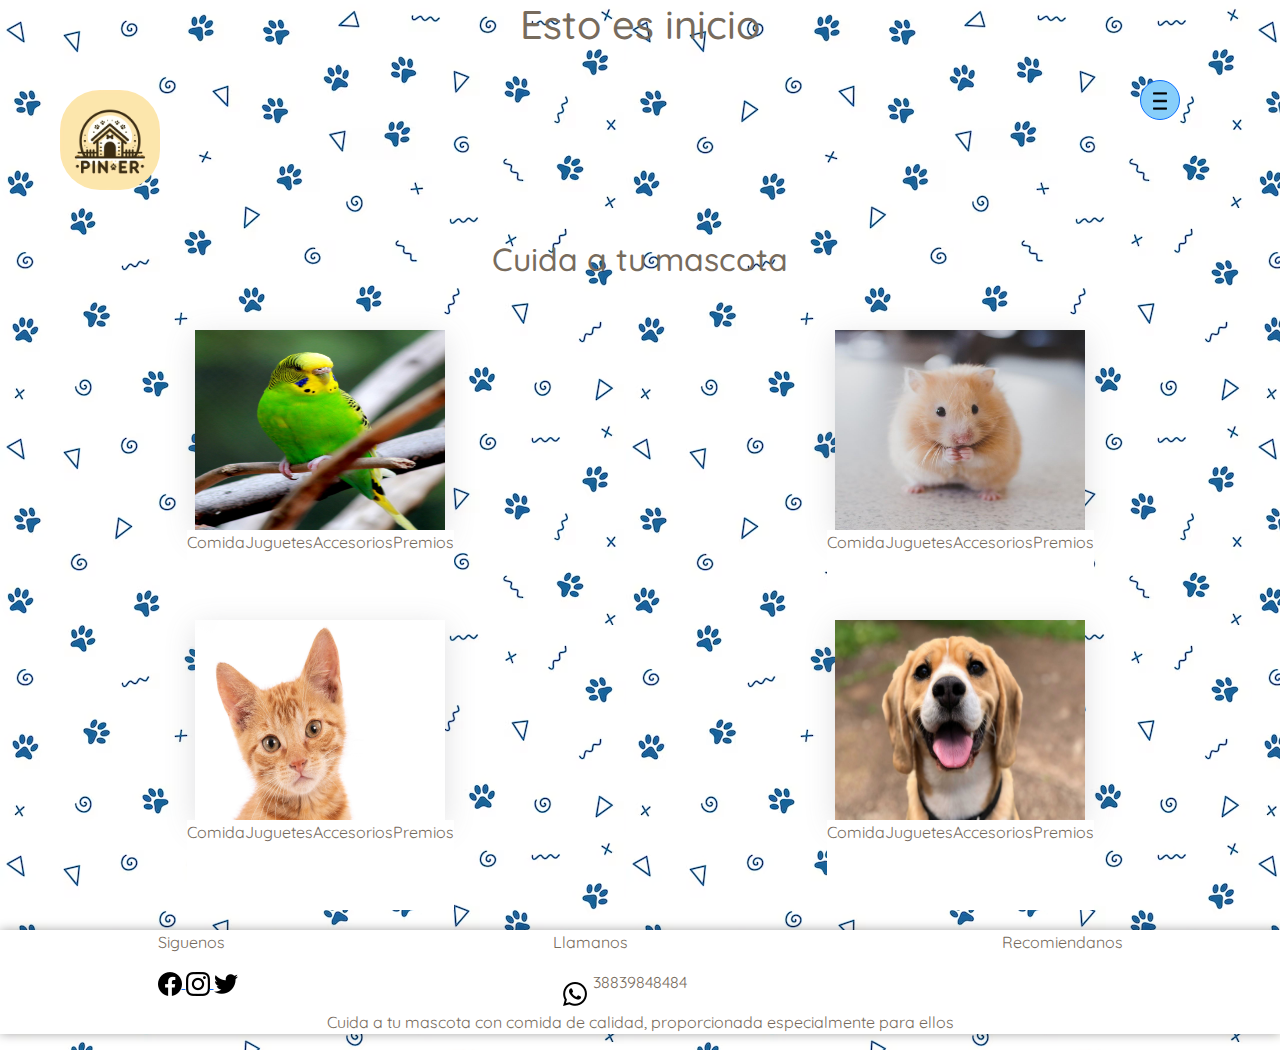
==== index.html @ c89dd7fb "subo estado inicial de mi proyecto" ====
<!DOCTYPE html>
<html lang="en">


  <head>
    <!-- Metadatos -->
    <meta charset="UTF-8" />
    <meta name="viewport" content="width=device-width, initial-scale=1.0" />
    <title>Inicio</title>
    <!-- Enlaces -->
    <link rel="preconnect" href="https://fonts.googleapis.com" />
    <link rel="preconnect" href="https://fonts.gstatic.com" crossorigin />
    <link
      href="https://fonts.googleapis.com/css2?family=Quicksand:wght@300..700&display=swap"
      rel="stylesheet"
    />
    <link rel="stylesheet" href="./css/bootstrap.css" />
    <link rel="stylesheet" href="./css/style.css" />
  </head>


  <body>

    <header class="inicio">
      <h1>Esto es inicio</h1>
    </header>

    <!-- barra de navegacion -->
    <nav>
      <div class="logoo">
        <img src="./imagenes/logo.jpg" alt="">
      </div>
      <a class="btn btn-primary" data-bs-toggle="offcanvas" href="#offcanvasExample" role="button" aria-controls="offcanvasExample">
       <img src="./imagenes/menu-hamburguesa.png" alt="">
      </a>
      
    </nav>
    
   
    
    <div class="offcanvas offcanvas-start" tabindex="-1" id="offcanvasExample" aria-labelledby="offcanvasExampleLabel">
      <div class="offcanvas-header">
        <h5 class="offcanvas-title" id="offcanvasExampleLabel">Pin-er</h5>
        <button type="button" class="btn-close" data-bs-dismiss="offcanvas" aria-label="Close"></button>
      </div>
      <div class="offcanvas-body">
        <div>
          <ul class="menu">
            <li class="hijo"><a href="index.html">inicio</a></li>
            <li class="hijo"><a href="nosotros.html">nosotros</a></li>
            <li class="hijo"><a href="criadores.html">criadores</a></li>
            <li class="hijo"><a href="contactos.html">contactanos</a></li>
          </ul>     
        </div>
        
      </div>
    </div>
    <!-- Parrafo principal -->
    <div class="mascota">
      <h2>Cuida a tu mascota</h2>
    </div>
   
    <!-- Primera imagen de mascota -->
    <main class="principal">

    <article class="borde">
      <div class="imagenMascota">
        <img src="./imagenes/Perico.jpg" alt="mascota1" />
      </div>
      <div class="textoMascota">
        <p>Comida</p>
        <p>Juguetes</p>
        <p>Accesorios</p>
        <p>Premios</p>
      </div>
    </article>

    <!-- Segunda imagen de mascota -->
    <article class="borde1">

      <div class="imagenMascota">
        <img src="./imagenes/Hamster.jpg" alt="mascota2" />
      </div>

      <div class="textoMascota">
        <p>Comida</p>
        <p>Juguetes</p>
        <p>Accesorios</p>
        <p>Premios</p>
     </div>

    </article>

    <!-- Tercera imgaen  de mascota -->

    <article class="borde2">

      <div class="imagenMascota">
        <img src="./imagenes/Gato.jpg" alt="mascota3" />
      </div>

      <div class="textoMascota">
        <p>Comida</p>
        <p>Juguetes</p>
        <p>Accesorios</p>
        <p>Premios</p>
    </article>


    <!-- Cuarta imagen de mascota -->
    <article class="borde3">

      <div class="imagenMascota">
        <img src="./imagenes/perro.jpg" alt="mascota4" />
      </div>

      <div class="textoMascota">
        <p>Comida</p>
        <p>Juguetes</p>
        <p>Accesorios</p>
        <p>Premios</p>
    </div>

   
    </article>

  </main>
<!-- Imagenes redes sociales -->
    <footer class="pieDePagina">

      <div class="infoPie">

        <div class="botones">

          <p>Siguenos</p>
          <a href="https://es-la.facebook.com/">
           <img src="./imagenes/Facebook.png" alt="">
          </a>
           <a href="https://www.instagram.com/">
            <img src="./imagenes/Instagram.png" alt="">
          </a>
          <a href="https://twitter.com/">
            <img src="./imagenes/twitter.png" alt="">
          </a>
          

        </div>

    <!-- Llamanos wpps -->
      <div>

        <p>Llamanos</p>

        <div class="wpps">

          <div class="imgwpp">
          <img src="./imagenes/whatsapp.png" alt="">
        </div>

          <p>38839848484</p>
        
      </div>

      </div>

      <!-- Recomendar  -->
      <div>
        <p>Recomiendanos</p>
      </div>
    </div>
     
    <!-- Texto final  -->
      <p class="textoFinal">Cuida a tu mascota con comida de calidad, proporcionada especialmente para ellos</p>
  
    </footer>

  </body>

  <script src="./scripts/bootstrap.js"></script>

</html>
---- css/style.css ----
/*Estilos del inicio*/

*{
    margin: 0px;
    padding: 0;
    box-sizing: border-box;
}

.inicio{
    color: #776B5D;
    display: flex;
    height: 80px;
     justify-content: center;
    
    
}

body{
    color: #776B5D;
    font-family: "Quicksand", sans-serif;
   background-image: url(../imagenes/Fondo\ huellas.png);
   
}


nav{
display: flex;
justify-content: space-between;


height: 100px;

}

.btn{
    width: 40px;
    height: 40px;
    border-radius: 30px;
   background-color: lightskyblue;
   margin-right: 100px;
}

.btn img{
    height: 100%;
    width: 100%;
}

.cabeza{
    margin-bottom: 15%;
}


.botonContacto:hover{
    color: aqua;
    background-color: black;
}

.botonContacto{
   height: 60px;
   width: 70px;
   
}

.logoo{
width: 100px;
height: 100px;
margin: 10px;
margin-left: 60px;

}
.logoo img{
 width: 100%;
 height: 100%;
 overflow: hidden;
 border-radius: 40px;

 
}




.menu{
    color: #776B5D;
    display: flex;
    flex-direction: column;

}
.menu li{
    color: #776B5D;
    margin: 5px;
    padding: 5px;
}

.menu li a{
    all: unset;
    cursor: pointer;
    font-size: 20px;
    color: blue;
    font-weight: 600;
}

.menu li a:hover{
    color: cyan;
    text-decoration: underline;
}


.hijo {
    display: flex;
    height: 10px;
  
    
}

.mascota{
    color: #776B5D;
    display: flex;
    height: 90px;
    
    justify-content: center;
    margin-top: 60px;
}

.imagenMascota{
    height: 200px;
    width: 250px;
    background-color: #EBE3D5;
    box-shadow: rgba(100, 100, 111, 0.2) 0px 7px 29px 0px;
}

.imagenMascota img {
    width: 100%;
    overflow: hidden;
    height: 100%;
}

.textoMascota{
    display: flex;
    height: 90px;
    background-color: white;
}

.principal{
    display: flex;
    width: 100%;
    flex-wrap: wrap;
    
    

}

.principal article{
    width: 50%;
    display: flex;
    align-items: center;
    flex-direction: column;

    
}

.pieDePagina{
    background-color: white;
    box-shadow: rgba(0, 0, 0, 0.35) 0px 0px 10px;
    margin-top: 20px;
    
}

.infoPie{
    display: flex;
   justify-content: space-around;
}

.botones button{
border-radius: 10px;

}

.wpps{
    display: flex;

}

.imgwpp{
    height: 20px;
    width: 20px;
    margin: 10px;

}

.textoFinal{
    text-align: center;
}

@media (width <= 800px) and (width >= 500px){
    .borde, .borde1, .borde2, .borde3{
        margin: 3px;
      
    }  
    .principal{
        justify-content: center;
    }
}

@media (width <= 500px){

    .principal{
        justify-content: center;
    }

   /*  .logoo img{
        width: 50px;
        height: 50px;
    }
 */

    .infoPie{
        flex-direction: column;
        align-items: center;
    }
    .borde, .borde1, .borde2, .borde3{
        margin: 3px;
    
    }  
     .botones button{
        
        width: 35px;
     }  
     .botones{
        margin-right: 5px;
     } 
}


/*Estilos del inicio*/

/* https://colorhunt.co/palette/f3eeeaebe3d5b0a695776b5d */ 


.grandePerro{
    height: 300px;
    width: 500px;

}
.grandePerro img{
    height: 100%;
    width: 100%;
    
   margin-left: 20px;
}


.infoNosotros{
    margin-top: 40px;
    margin-left: 20px;
}


@media (width <= 500px){
    .grandePerro{
        height: 200px;
        width: 300px;
    }
}



@media (width <= 800px) and (width >= 500px){
    .grandePerro img{
       margin-top: 40px;
      
    }
    .infoNosotros{
       margin-top: 100px;
    }
}


/*aca comienza todo sobnre criadores*/


.foto1{
    height: 300px;
    width: 300px;
    margin-left: 30px;
    
}

.foto1 img{
    height: 100%;
    width: 100%;
}


.foto2{
    height: 300px;
    width: 300px;
    margin-left: 30px;
    margin-top: 30px;
}


.foto2 img{
    height: 100%;
    width: 100%;
}


.foto3{
    height: 300px;
    width: 400px;
    margin-left: 30px;
    margin-top: 30px;
}




.foto3 img{
    height: 100%;
    width: 100%;
}


.info{
    display: flex;
    align-items: center;
}

.comidaMascota{
    margin-left: 20px;
    


}

.nav-item a:hover{
    color: aqua;
}

.nav-item{
    margin: 10px;
}

.contenedorFormulario{
    margin: 0 auto;
    background-color: white;
    height: 40vh;
    width: 80vh;
    margin-bottom: 80px;
}

.aria{
    resize:none;
}

nav{
    margin: 0px 0px 50px 0px;
}

.logoImg a img{
    border-radius: 40px;
}

@media (width <= 500px){

 .foto1 {
    height: 150px;
    width: 150px;
 }

 .foto2 {
    height: 150px;
    width: 150px;
 }
  
  
 .foto3 {
    height: 150px;
    width: 150px;
    
 }

}


@media (width <= 500px){
.contenedorFormula{
    margin: 15%;
    background-color: white;
}
 }



 @media (width <= 800px) and (width >= 500px){
    .contenedorFormula{
        margin: 15%;
    }
 }





 .contenedorPerro{
    display: flex;
    justify-content: center;
 }
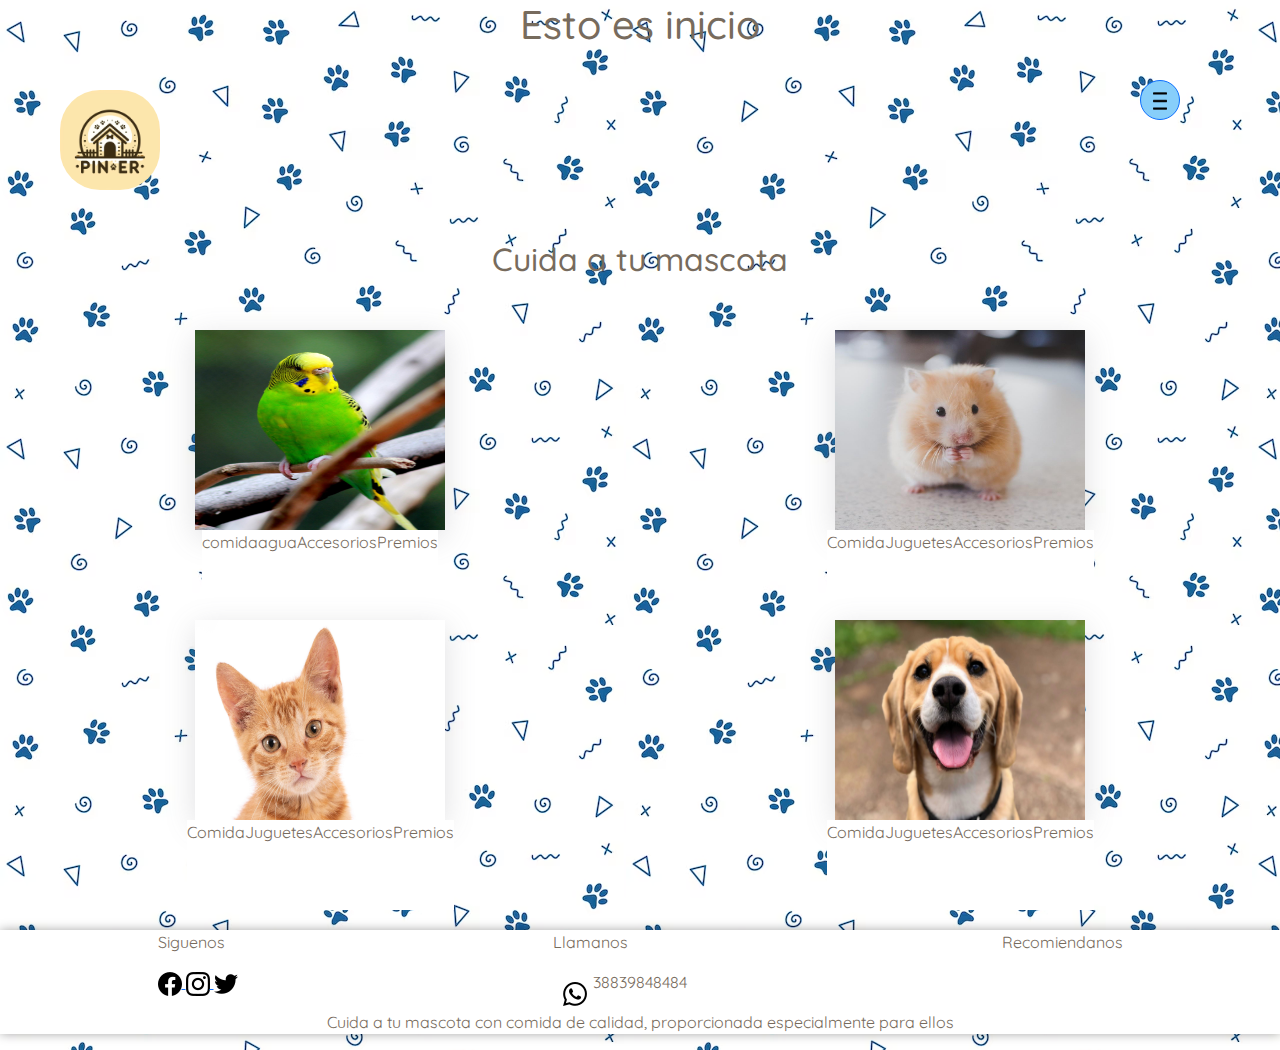
==== commit 5a335ca8: "cambios de prueba" ====
--- a/index.html
+++ b/index.html
@@ -68,8 +68,8 @@
         <img src="./imagenes/Perico.jpg" alt="mascota1" />
       </div>
       <div class="textoMascota">
-        <p>Comida</p>
-        <p>Juguetes</p>
+        <p>comida</p>
+        <p>agua</p>
         <p>Accesorios</p>
         <p>Premios</p>
       </div>
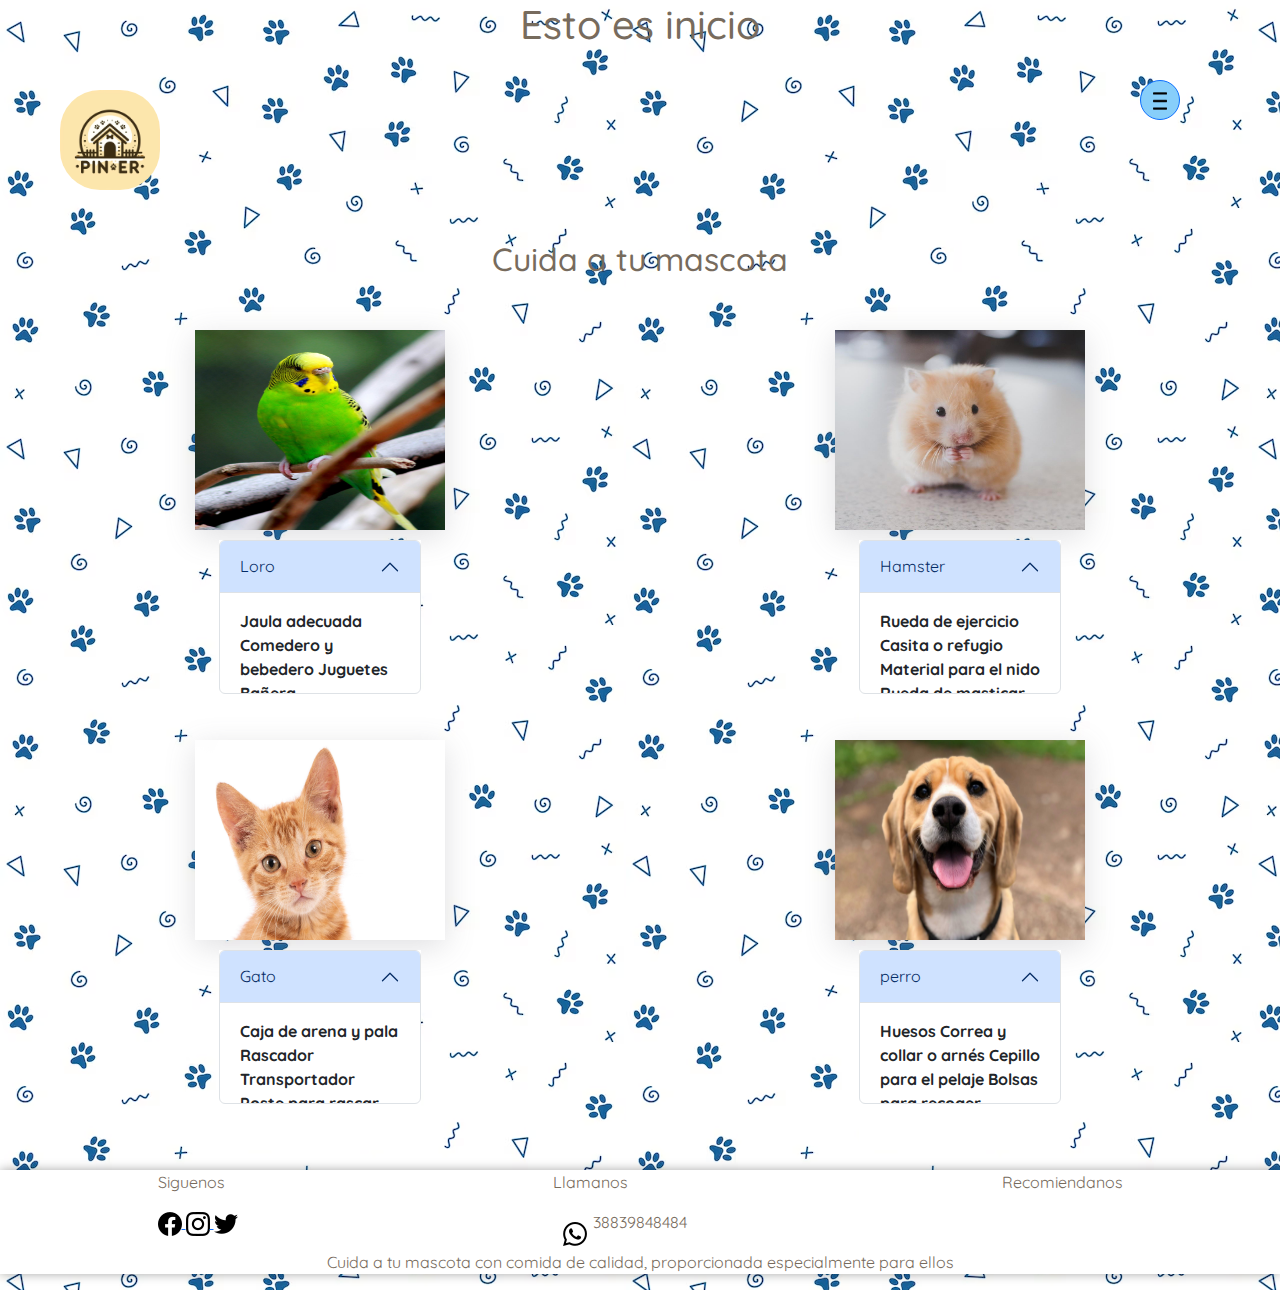
==== commit 0920c4de: "cambios" ====
--- a/index.html
+++ b/index.html
@@ -68,11 +68,33 @@
         <img src="./imagenes/Perico.jpg" alt="mascota1" />
       </div>
       <div class="textoMascota">
-        <p>comida</p>
-        <p>agua</p>
-        <p>Accesorios</p>
-        <p>Premios</p>
-      </div>
+       <!-- Jaula adecuada
+        Comedero y bebedero
+        Juguetes
+        Bañera -->
+        <div class="accordion" id="accordionExample">
+          <div class="accordion-item">
+            <h2 class="accordion-header">
+              <button class="accordion-button" type="button" data-bs-toggle="collapse" data-bs-target="#collapseOne" aria-expanded="true" aria-controls="collapseOne">
+                Loro
+              </button>
+            </h2>
+            <div id="collapseOne" class="accordion-collapse collapse show" data-bs-parent="#accordionExample">
+              <div class="accordion-body">
+                <strong>Jaula adecuada
+                  Comedero y bebedero
+                  Juguetes
+                  Bañera </strong>  
+              </div>
+            </div>
+          </div>
+          
+           
+              
+            
+          </div>
+        </div>
+      
     </article>
 
     <!-- Segunda imagen de mascota -->
@@ -83,10 +105,27 @@
       </div>
 
       <div class="textoMascota">
-        <p>Comida</p>
-        <p>Juguetes</p>
-        <p>Accesorios</p>
-        <p>Premios</p>
+       <!--  Rueda de ejercicio
+        Casita o refugio
+        Material para el nido
+        Rueda de masticar -->
+        <div class="accordion" id="accordionExample">
+          <div class="accordion-item">
+            <h2 class="accordion-header">
+              <button class="accordion-button" type="button" data-bs-toggle="collapse" data-bs-target="#collapseOne" aria-expanded="true" aria-controls="collapseOne">
+                Hamster
+              </button>
+            </h2>
+            <div id="collapseOne" class="accordion-collapse collapse show" data-bs-parent="#accordionExample">
+              <div class="accordion-body">
+                <strong>Rueda de ejercicio
+                  Casita o refugio
+                  Material para el nido
+                  Rueda de masticar </strong>  
+              </div>
+            </div>
+          </div>
+
      </div>
 
     </article>
@@ -100,10 +139,28 @@
       </div>
 
       <div class="textoMascota">
-        <p>Comida</p>
-        <p>Juguetes</p>
-        <p>Accesorios</p>
-        <p>Premios</p>
+      <!--   Caja de arena y pala
+        Rascador
+       Transportador
+        Poste para rascar -->
+
+        <div class="accordion" id="accordionExample">
+          <div class="accordion-item">
+            <h2 class="accordion-header">
+              <button class="accordion-button" type="button" data-bs-toggle="collapse" data-bs-target="#collapseOne" aria-expanded="true" aria-controls="collapseOne">
+                Gato
+              </button>
+            </h2>
+            <div id="collapseOne" class="accordion-collapse collapse show" data-bs-parent="#accordionExample">
+              <div class="accordion-body">
+                <strong>Caja de arena y pala
+                  Rascador
+                 Transportador
+                  Poste para rascar </strong>  
+              </div>
+            </div>
+          </div>
+
     </article>
 
 
@@ -115,10 +172,25 @@
       </div>
 
       <div class="textoMascota">
-        <p>Comida</p>
-        <p>Juguetes</p>
-        <p>Accesorios</p>
-        <p>Premios</p>
+       <!--  Huesos
+        Correa y collar o arnés
+        Cepillo para el pelaje
+        Bolsas para recoger desechos -->
+        <div class="accordion" id="accordionExample">
+          <div class="accordion-item">
+            <h2 class="accordion-header">
+              <button class="accordion-button" type="button" data-bs-toggle="collapse" data-bs-target="#collapseOne" aria-expanded="true" aria-controls="collapseOne">
+                perro
+              </button>
+            </h2>
+            <div id="collapseOne" class="accordion-collapse collapse show" data-bs-parent="#accordionExample">
+              <div class="accordion-body">
+                <strong>Huesos
+        Correa y collar o arnés
+        Cepillo para el pelaje
+        Bolsas para recoger desechos </strong>  
+              </div>
+            </div>
     </div>
 
    
--- a/css/style.css
+++ b/css/style.css
@@ -84,8 +84,19 @@
     color: #776B5D;
     display: flex;
     flex-direction: column;
-
-}
+ 
+     
+     
+
+}
+
+menu li:hover{
+    height: 200px; width: 200px;
+    padding: 20px;
+    background-color: cyan;
+}
+
+
 .menu li{
     color: #776B5D;
     margin: 5px;
@@ -98,6 +109,8 @@
     font-size: 20px;
     color: blue;
     font-weight: 600;
+    width: 100px; height: 100px;
+    transition: all 2s; 
 }
 
 .menu li a:hover{
@@ -127,17 +140,19 @@
     width: 250px;
     background-color: #EBE3D5;
     box-shadow: rgba(100, 100, 111, 0.2) 0px 7px 29px 0px;
+    margin-bottom: 10px;
 }
 
 .imagenMascota img {
     width: 100%;
     overflow: hidden;
     height: 100%;
+    
 }
 
 .textoMascota{
-    display: flex;
-    height: 90px;
+   
+    height: 200px;
     background-color: white;
 }
 
@@ -251,6 +266,7 @@
 
 
 .infoNosotros{
+    background-color: white;
     margin-top: 40px;
     margin-left: 20px;
 }
@@ -406,4 +422,13 @@
  .contenedorPerro{
     display: flex;
     justify-content: center;
- }+ }
+
+ .accordion-body{
+   width: 200px; ;
+   height: 100px;
+
+   
+   overflow: scroll;
+ }
+
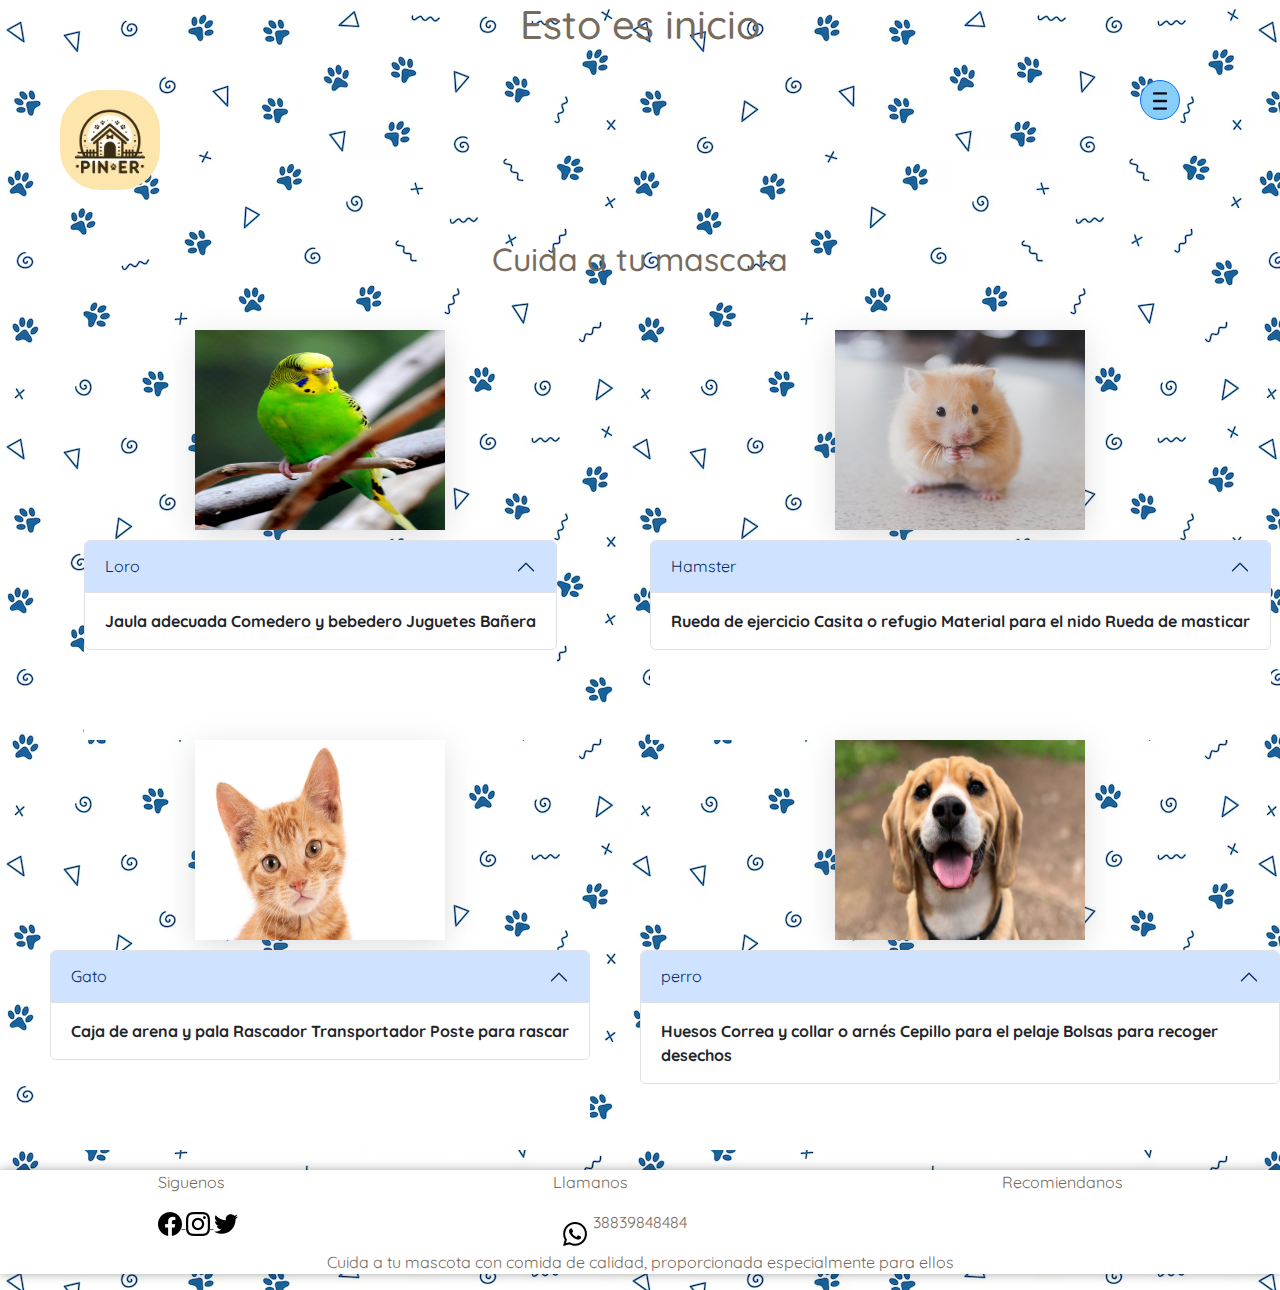
==== commit 944c7bd0: "agrego seo y op img" ====
--- a/index.html
+++ b/index.html
@@ -7,6 +7,11 @@
     <meta charset="UTF-8" />
     <meta name="viewport" content="width=device-width, initial-scale=1.0" />
     <title>Inicio</title>
+
+    <meta name="keywords" content="Alimento para mascotas, Accesorios para animales, Tienda de mascotas, Comida para perros y gatos, Juguetes para mascotas, Productos para el cuidado de mascotas, Alimento natural para animales, Collares y correas para perros, Jaulas y hábitats para animales, Snacks saludables para mascotas">
+
+
+    <meta name="description" content="Descubre en nuestro sitio web una amplia selección de accesorios y alimentos premium para todo tipo de mascotas. Desde perros y gatos hasta aves, reptiles y pequeños mamíferos, tenemos todo lo que necesitas para cuidar y consentir a tu compañero peludo. ¡Visítanos y encuentra lo mejor para el bienestar de tu mascota!">
     <!-- Enlaces -->
     <link rel="preconnect" href="https://fonts.googleapis.com" />
     <link rel="preconnect" href="https://fonts.gstatic.com" crossorigin />
@@ -28,10 +33,10 @@
     <!-- barra de navegacion -->
     <nav>
       <div class="logoo">
-        <img src="./imagenes/logo.jpg" alt="">
+        <img src="./imagenes/logo.jpg" alt="logo">
       </div>
       <a class="btn btn-primary" data-bs-toggle="offcanvas" href="#offcanvasExample" role="button" aria-controls="offcanvasExample">
-       <img src="./imagenes/menu-hamburguesa.png" alt="">
+       <img src="./imagenes/menu-hamburguesa.png" alt="menu">
       </a>
       
     </nav>
@@ -65,7 +70,7 @@
 
     <article class="borde">
       <div class="imagenMascota">
-        <img src="./imagenes/Perico.jpg" alt="mascota1" />
+        <img src="./imagenes/Perico.webp" alt="mascota1" />
       </div>
       <div class="textoMascota">
        <!-- Jaula adecuada
@@ -168,7 +173,7 @@
     <article class="borde3">
 
       <div class="imagenMascota">
-        <img src="./imagenes/perro.jpg" alt="mascota4" />
+        <img src="./imagenes/perro.webp" alt="mascota4" />
       </div>
 
       <div class="textoMascota">
@@ -206,13 +211,13 @@
 
           <p>Siguenos</p>
           <a href="https://es-la.facebook.com/">
-           <img src="./imagenes/Facebook.png" alt="">
+           <img src="./imagenes/Facebook.png" alt="facebook">
           </a>
            <a href="https://www.instagram.com/">
-            <img src="./imagenes/Instagram.png" alt="">
+            <img src="./imagenes/Instagram.png" alt="instagram">
           </a>
           <a href="https://twitter.com/">
-            <img src="./imagenes/twitter.png" alt="">
+            <img src="./imagenes/twitter.webp" alt="X">
           </a>
           
 
@@ -226,13 +231,15 @@
         <div class="wpps">
 
           <div class="imgwpp">
-          <img src="./imagenes/whatsapp.png" alt="">
+          <img src="./imagenes/whatsapp.webp" alt="whatsapp">
         </div>
 
           <p>38839848484</p>
         
       </div>
 
+      
+      <!-- esto es lo que cambiare en mi casa como prueba -->
       </div>
 
       <!-- Recomendar  -->
--- a/css/style.css
+++ b/css/style.css
@@ -1,11 +1,135 @@
-/*Estilos del inicio*/
+
+/*-----------estilo global------*/
+
+
 
 *{
     margin: 0px;
     padding: 0;
     box-sizing: border-box;
-}
-
+    }
+    
+    
+    body{
+        color: #776B5D;
+        font-family: "Quicksand", sans-serif;
+        background-image: url(../imagenes/Fondo\ huellas.png);
+        
+        }
+        /*---------estilos de menu------------*/
+
+
+        .logoImg a img{
+            border-radius: 40px;
+        }
+
+        nav{
+            margin: 0px 0px 50px 0px;
+        }
+
+
+        .nav-item a:hover{
+            color: aqua;
+        }
+        
+        .nav-item{
+            margin: 10px;
+        }
+        
+
+
+        nav{
+            display: flex;
+            justify-content: space-between;
+            
+            
+            height: 100px;
+            
+            }
+            
+            .btn{
+                width: 40px;
+                height: 40px;
+                border-radius: 30px;
+               background-color: lightskyblue;
+               margin-right: 100px;
+            }
+            
+            .btn img{
+                height: 100%;
+                width: 100%;
+            }
+            
+            .cabeza{
+                margin-bottom: 15%;
+            }
+            
+            
+            
+            
+            .logoo{
+            width: 100px;
+            height: 100px;
+            margin: 10px;
+            margin-left: 60px;
+            
+            }
+            .logoo img{
+             width: 100%;
+             height: 100%;
+             overflow: hidden;
+             border-radius: 40px;
+            
+             
+            }
+            
+            
+            
+            
+            .menu{
+                color: #776B5D;
+                display: flex;
+                flex-direction: column;
+             
+                 
+                 
+            
+            }
+            
+            menu li:hover{
+                height: 200px; width: 200px;
+                padding: 20px;
+                background-color: cyan;
+            }
+            
+            
+            .menu li{
+                color: #776B5D;
+                margin: 5px;
+                padding: 5px;
+            }
+            
+            .menu li a{
+                all: unset;
+                cursor: pointer;
+                font-size: 20px;
+                color: blue;
+                font-weight: 600;
+                width: 100px; height: 100px;
+                transition: all 2s; 
+            }
+            
+            .menu li a:hover{
+                color: cyan;
+                text-decoration: underline;
+            }
+            
+
+
+
+        
+        /*-------Estilos del inicio---------------*/
+        
 .inicio{
     color: #776B5D;
     display: flex;
@@ -15,108 +139,41 @@
     
 }
 
-body{
-    color: #776B5D;
-    font-family: "Quicksand", sans-serif;
-   background-image: url(../imagenes/Fondo\ huellas.png);
+.textoMascota{
    
-}
-
-
-nav{
-display: flex;
-justify-content: space-between;
-
-
-height: 100px;
-
-}
-
-.btn{
-    width: 40px;
-    height: 40px;
-    border-radius: 30px;
-   background-color: lightskyblue;
-   margin-right: 100px;
-}
-
-.btn img{
-    height: 100%;
+    height: 200px;
+    background-color: white;
+}
+
+
+
+
+
+.principal{
+    display: flex;
     width: 100%;
-}
-
-.cabeza{
-    margin-bottom: 15%;
-}
-
-
-.botonContacto:hover{
-    color: aqua;
-    background-color: black;
-}
-
-.botonContacto{
-   height: 60px;
-   width: 70px;
-   
-}
-
-.logoo{
-width: 100px;
-height: 100px;
-margin: 10px;
-margin-left: 60px;
-
-}
-.logoo img{
- width: 100%;
- height: 100%;
- overflow: hidden;
- border-radius: 40px;
-
- 
-}
-
-
-
-
-.menu{
-    color: #776B5D;
-    display: flex;
+    flex-wrap: wrap;
+    
+    
+
+}
+
+.principal article{
+    width: 50%;
+    display: flex;
+    align-items: center;
     flex-direction: column;
- 
-     
-     
-
-}
-
-menu li:hover{
-    height: 200px; width: 200px;
-    padding: 20px;
-    background-color: cyan;
-}
-
-
-.menu li{
-    color: #776B5D;
-    margin: 5px;
-    padding: 5px;
-}
-
-.menu li a{
-    all: unset;
-    cursor: pointer;
-    font-size: 20px;
-    color: blue;
-    font-weight: 600;
-    width: 100px; height: 100px;
-    transition: all 2s; 
-}
-
-.menu li a:hover{
-    color: cyan;
-    text-decoration: underline;
-}
+
+    
+}
+
+.pieDePagina{
+    background-color: white;
+    box-shadow: rgba(0, 0, 0, 0.35) 0px 0px 10px;
+    margin-top: 20px;
+    
+}
+
 
 
 .hijo {
@@ -134,6 +191,11 @@
     justify-content: center;
     margin-top: 60px;
 }
+
+
+
+
+    /*------Imagenes del incio-----*/
 
 .imagenMascota{
     height: 200px;
@@ -150,37 +212,16 @@
     
 }
 
-.textoMascota{
-   
-    height: 200px;
-    background-color: white;
-}
-
-.principal{
-    display: flex;
-    width: 100%;
-    flex-wrap: wrap;
-    
-    
-
-}
-
-.principal article{
-    width: 50%;
-    display: flex;
-    align-items: center;
-    flex-direction: column;
-
-    
-}
-
-.pieDePagina{
-    background-color: white;
-    box-shadow: rgba(0, 0, 0, 0.35) 0px 0px 10px;
-    margin-top: 20px;
-    
-}
-
+
+
+
+
+
+
+
+
+
+/*------Infio pie de pagina*/
 .infoPie{
     display: flex;
    justify-content: space-around;
@@ -207,15 +248,158 @@
     text-align: center;
 }
 
-@media (width <= 800px) and (width >= 500px){
-    .borde, .borde1, .borde2, .borde3{
-        margin: 3px;
-      
-    }  
-    .principal{
-        justify-content: center;
-    }
-}
+
+
+
+
+
+
+
+
+
+
+
+
+
+/*------------Informacion sobre nosotros--------*/
+
+.infoNosotros{
+    background-color: white;
+    margin-top: 40px;
+    margin-left: 20px;
+}
+
+
+.contenedorPerro{
+    display: flex;
+    justify-content: center;
+ }
+
+
+
+
+ /*-----------Estilos de las imagenes sobre nosotros-----------*/
+
+
+
+
+.grandePerro{
+    height: 300px;
+    width: 500px;
+
+}
+.grandePerro img{
+    height: 100%;
+    width: 100%;
+    
+   margin-left: 20px;
+}
+
+
+
+
+
+/*aca comienza todo sobre criadores*/
+
+
+.foto1{
+    height: 300px;
+    width: 300px;
+    margin-left: 30px;
+    
+}
+
+.foto1 img{
+    height: 100%;
+    width: 100%;
+}
+
+
+.foto2{
+    height: 300px;
+    width: 300px;
+    margin-left: 30px;
+    margin-top: 30px;
+}
+
+
+.foto2 img{
+    height: 100%;
+    width: 100%;
+}
+
+
+.foto3{
+    height: 300px;
+    width: 400px;
+    margin-left: 30px;
+    margin-top: 30px;
+}
+
+
+
+
+.foto3 img{
+    height: 100%;
+    width: 100%;
+}
+
+
+.info{
+    display: flex;
+    align-items: center;
+}
+
+.comidaMascota{
+    margin-left: 20px;
+    
+
+
+}
+
+/*-----------formulario de contacto-------*/
+
+.contenedorFormulario{
+    margin: 0 auto;
+    background-color: white;
+    height: 40vh;
+    width: 80vh;
+    margin-bottom: 80px;
+}
+
+.aria{
+    resize:none;
+}
+
+.botonContacto:hover{
+
+    
+
+    color: cyan;
+}
+
+.botonContacto{
+    color: rgb(7, 7, 53);
+    font-weight: 600;
+    width: 70px; height: 70px;
+    transition: all 1s;
+}
+.botonContacto:hover{
+
+    
+
+    color: cyan;
+}
+
+
+
+
+
+
+/*--------media celular--------*/
+
+
+
 
 @media (width <= 500px){
 
@@ -228,6 +412,7 @@
         height: 50px;
     }
  */
+
 
     .infoPie{
         flex-direction: column;
@@ -247,31 +432,6 @@
 }
 
 
-/*Estilos del inicio*/
-
-/* https://colorhunt.co/palette/f3eeeaebe3d5b0a695776b5d */ 
-
-
-.grandePerro{
-    height: 300px;
-    width: 500px;
-
-}
-.grandePerro img{
-    height: 100%;
-    width: 100%;
-    
-   margin-left: 20px;
-}
-
-
-.infoNosotros{
-    background-color: white;
-    margin-top: 40px;
-    margin-left: 20px;
-}
-
-
 @media (width <= 500px){
     .grandePerro{
         height: 200px;
@@ -281,102 +441,7 @@
 
 
 
-@media (width <= 800px) and (width >= 500px){
-    .grandePerro img{
-       margin-top: 40px;
-      
-    }
-    .infoNosotros{
-       margin-top: 100px;
-    }
-}
-
-
-/*aca comienza todo sobnre criadores*/
-
-
-.foto1{
-    height: 300px;
-    width: 300px;
-    margin-left: 30px;
-    
-}
-
-.foto1 img{
-    height: 100%;
-    width: 100%;
-}
-
-
-.foto2{
-    height: 300px;
-    width: 300px;
-    margin-left: 30px;
-    margin-top: 30px;
-}
-
-
-.foto2 img{
-    height: 100%;
-    width: 100%;
-}
-
-
-.foto3{
-    height: 300px;
-    width: 400px;
-    margin-left: 30px;
-    margin-top: 30px;
-}
-
-
-
-
-.foto3 img{
-    height: 100%;
-    width: 100%;
-}
-
-
-.info{
-    display: flex;
-    align-items: center;
-}
-
-.comidaMascota{
-    margin-left: 20px;
-    
-
-
-}
-
-.nav-item a:hover{
-    color: aqua;
-}
-
-.nav-item{
-    margin: 10px;
-}
-
-.contenedorFormulario{
-    margin: 0 auto;
-    background-color: white;
-    height: 40vh;
-    width: 80vh;
-    margin-bottom: 80px;
-}
-
-.aria{
-    resize:none;
-}
-
-nav{
-    margin: 0px 0px 50px 0px;
-}
-
-.logoImg a img{
-    border-radius: 40px;
-}
+
 
 @media (width <= 500px){
 
@@ -409,26 +474,38 @@
 
 
 
+
+
+
+
+
+ 
+
+/*------------------media tablet------------*/
+
  @media (width <= 800px) and (width >= 500px){
+    .borde, .borde1, .borde2, .borde3{
+        margin: 3px;
+      
+    }  
+    .principal{
+        justify-content: center;
+    }
+}
+
+
+@media (width <= 800px) and (width >= 500px){
+    .grandePerro img{
+       margin-top: 40px;
+      
+    }
+    .infoNosotros{
+       margin-top: 100px;
+    }
+}
+
+@media (width <= 800px) and (width >= 500px){
     .contenedorFormula{
         margin: 15%;
     }
  }
-
-
-
-
-
- .contenedorPerro{
-    display: flex;
-    justify-content: center;
- }
-
- .accordion-body{
-   width: 200px; ;
-   height: 100px;
-
-   
-   overflow: scroll;
- }
-
